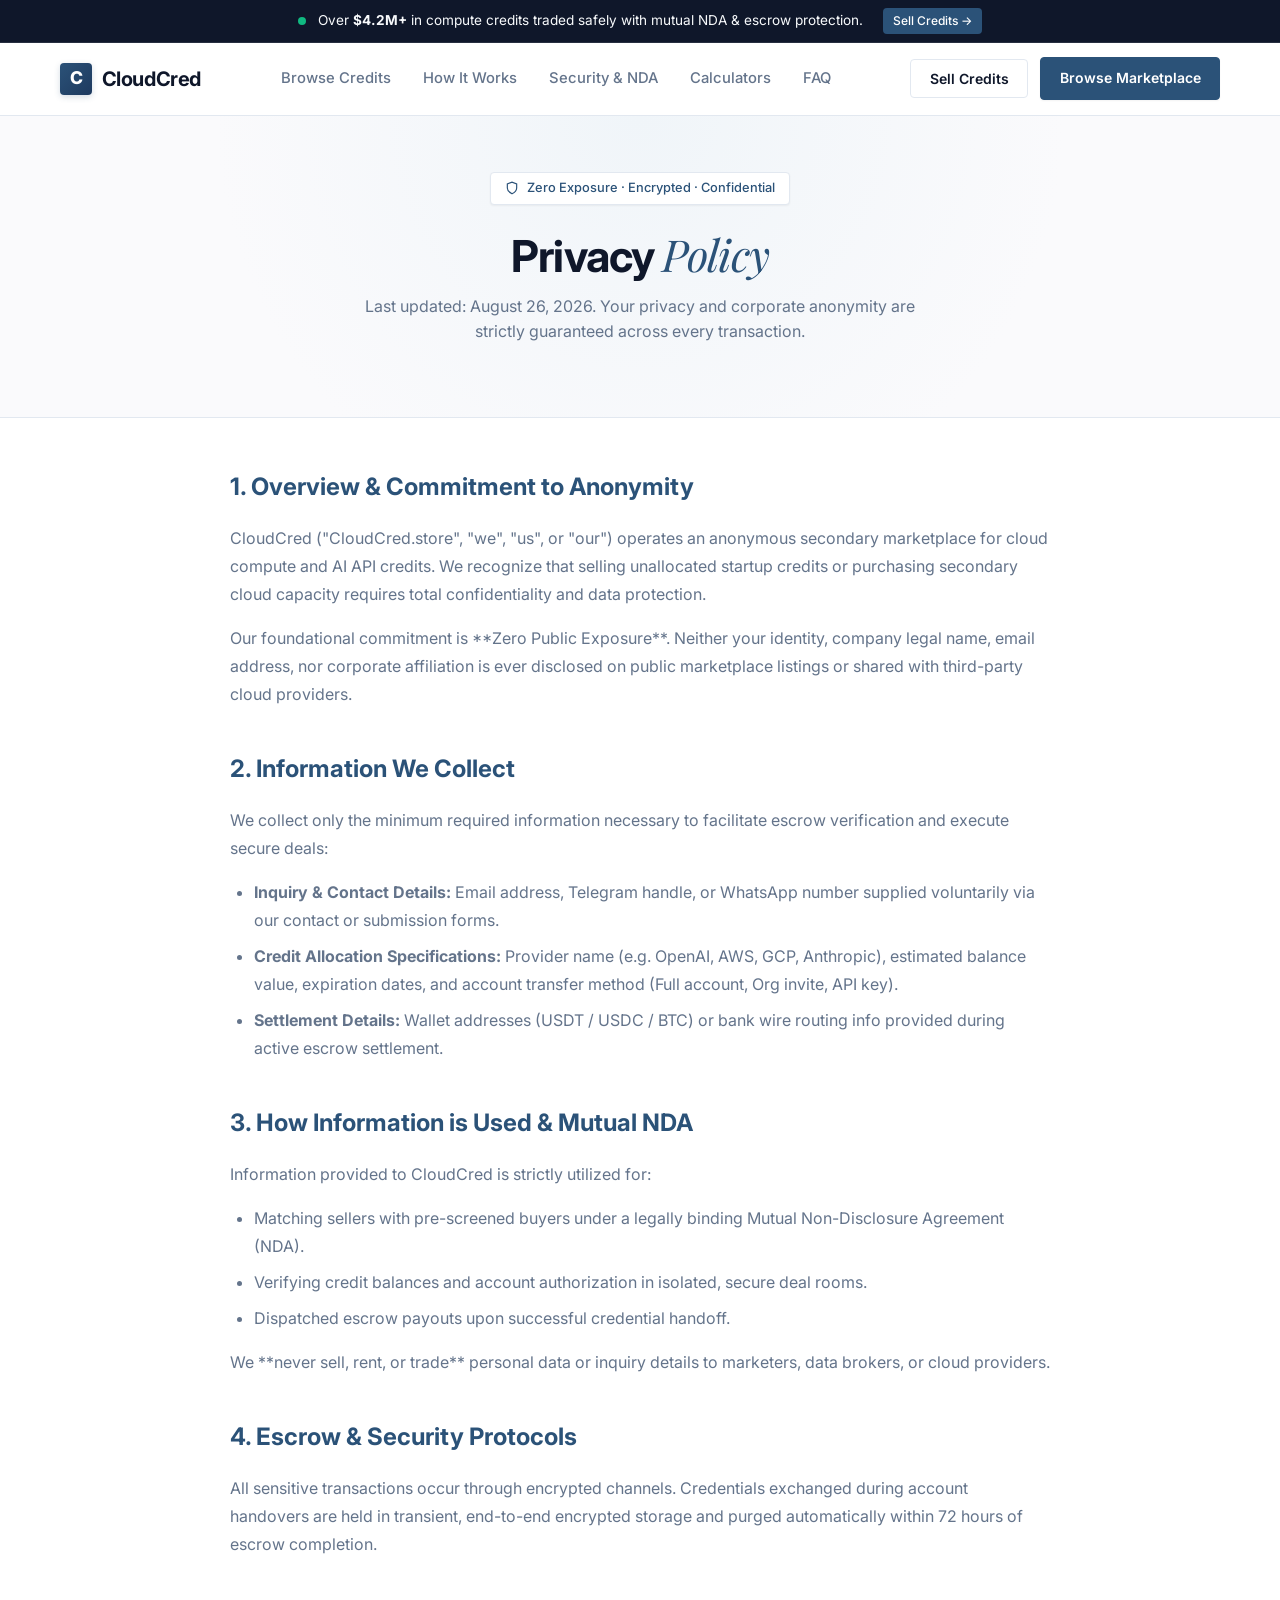
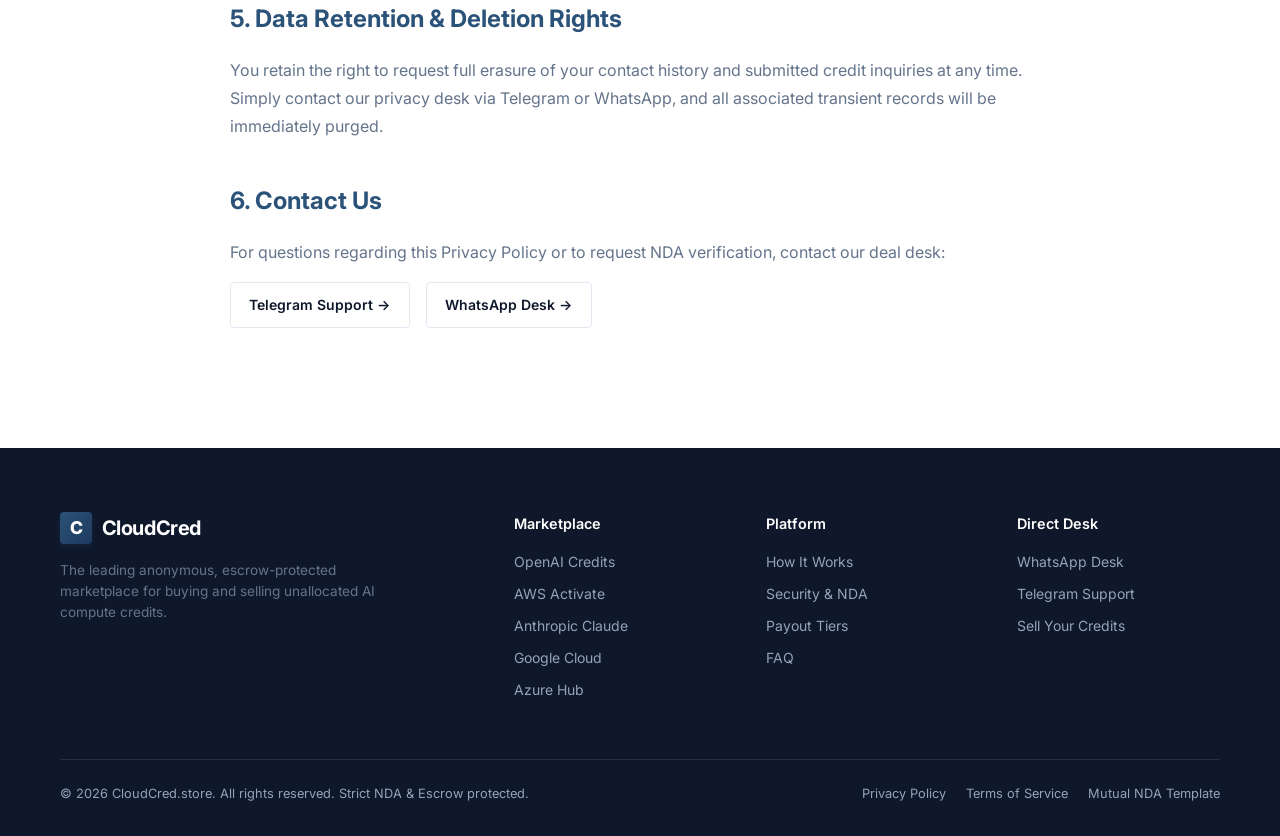
==== privacy-policy.html @ 662631dc "Initial commit: CloudCred AI compute credits marketplace static website with Privacy Policy & Terms " ====
<!DOCTYPE html>
<html lang="en">
<head>
  <meta charset="UTF-8">
  <meta name="viewport" content="width=device-width, initial-scale=1.0">
  <title>Privacy Policy - CloudCred AI Credits Marketplace</title>
  <meta name="description" content="Read CloudCred's privacy policy detailing our zero-exposure identity protection, mutual NDA guarantees, and encrypted escrow data handling.">

  <!-- Stylesheet -->
  <link rel="stylesheet" href="styles.css">
</head>
<body>

  <!-- Top Announcement Bar -->
  <div class="top-bar">
    <div class="container top-bar-content">
      <span class="pulse-dot"></span>
      <span>Over <strong>$4.2M+</strong> in compute credits traded safely with mutual NDA & escrow protection.</span>
      <a href="#" class="top-bar-btn trigger-sell-modal">Sell Credits &rarr;</a>
    </div>
  </div>

  <!-- Header Navigation -->
  <header class="header">
    <div class="container nav-container">
      <a href="index.html" class="logo">
        <div class="logo-icon">C</div>
        <span>CloudCred</span>
      </a>

      <nav class="nav-links">
        <a href="index.html#marketplace">Browse Credits</a>
        <a href="index.html#how-it-works">How It Works</a>
        <a href="index.html#security">Security & NDA</a>
        <a href="index.html#pricing">Calculators</a>
        <a href="index.html#faq">FAQ</a>
      </nav>

      <div class="nav-actions">
        <button class="btn btn-secondary trigger-sell-modal">Sell Credits</button>
        <a href="index.html#marketplace" class="btn btn-primary">Browse Marketplace</a>
        <button class="hamburger" id="hamburgerBtn" aria-label="Toggle Navigation">
          <svg width="24" height="24" viewBox="0 0 24 24" fill="none" stroke="currentColor" stroke-width="2" stroke-linecap="round" stroke-linejoin="round">
            <line x1="3" y1="12" x2="21" y2="12"></line>
            <line x1="3" y1="6" x2="21" y2="6"></line>
            <line x1="3" y1="18" x2="21" y2="18"></line>
          </svg>
        </button>
      </div>
    </div>
  </header>

  <!-- Mobile Drawer Menu -->
  <div class="mobile-nav" id="mobileNav">
    <a href="index.html#marketplace">Browse Credits</a>
    <a href="index.html#how-it-works">How It Works</a>
    <a href="index.html#security">Security & Confidentiality</a>
    <a href="index.html#pricing">Pricing & Payouts</a>
    <a href="index.html#faq">FAQ</a>
    <a href="index.html#contact">Contact Us</a>
    <button class="btn btn-primary trigger-sell-modal" style="width: 100%; margin-top: 1rem;">Sell Credits</button>
  </div>

  <!-- Policy Header Hero -->
  <section class="hero" style="padding: 3.5rem 0 2.5rem;">
    <div class="container">
      <div class="hero-badge-pill">
        <svg width="14" height="14" viewBox="0 0 24 24" fill="none" stroke="currentColor" stroke-width="2"><path d="M12 22s8-4 8-10V5l-8-3-8 3v7c0 6 8 10 8 10z"/></svg>
        Zero Exposure · Encrypted · Confidential
      </div>
      <h1 class="hero-title" style="font-size: 2.75rem; margin-bottom: 0.75rem;">
        Privacy <span class="serif-highlight">Policy</span>
      </h1>
      <p class="hero-subtitle" style="font-size: 1rem; max-width: 600px;">
        Last updated: August 26, 2026. Your privacy and corporate anonymity are strictly guaranteed across every transaction.
      </p>
    </div>
  </section>

  <!-- Policy Content Section -->
  <section style="padding: 3rem 0 5rem; background: #FFFFFF; border-top: 1px solid var(--border-color);">
    <div class="container" style="max-width: 860px; line-height: 1.75; color: var(--text-dark);">
      
      <div style="margin-bottom: 2.5rem;">
        <h2 style="font-size: 1.5rem; font-weight: 700; margin-bottom: 1rem; color: var(--primary);">1. Overview & Commitment to Anonymity</h2>
        <p style="color: var(--text-muted); margin-bottom: 1rem;">
          CloudCred ("CloudCred.store", "we", "us", or "our") operates an anonymous secondary marketplace for cloud compute and AI API credits. We recognize that selling unallocated startup credits or purchasing secondary cloud capacity requires total confidentiality and data protection.
        </p>
        <p style="color: var(--text-muted);">
          Our foundational commitment is **Zero Public Exposure**. Neither your identity, company legal name, email address, nor corporate affiliation is ever disclosed on public marketplace listings or shared with third-party cloud providers.
        </p>
      </div>

      <div style="margin-bottom: 2.5rem;">
        <h2 style="font-size: 1.5rem; font-weight: 700; margin-bottom: 1rem; color: var(--primary);">2. Information We Collect</h2>
        <p style="color: var(--text-muted); margin-bottom: 1rem;">
          We collect only the minimum required information necessary to facilitate escrow verification and execute secure deals:
        </p>
        <ul style="margin-left: 1.5rem; color: var(--text-muted); margin-bottom: 1rem;">
          <li style="margin-bottom: 0.5rem;"><strong>Inquiry & Contact Details:</strong> Email address, Telegram handle, or WhatsApp number supplied voluntarily via our contact or submission forms.</li>
          <li style="margin-bottom: 0.5rem;"><strong>Credit Allocation Specifications:</strong> Provider name (e.g. OpenAI, AWS, GCP, Anthropic), estimated balance value, expiration dates, and account transfer method (Full account, Org invite, API key).</li>
          <li style="margin-bottom: 0.5rem;"><strong>Settlement Details:</strong> Wallet addresses (USDT / USDC / BTC) or bank wire routing info provided during active escrow settlement.</li>
        </ul>
      </div>

      <div style="margin-bottom: 2.5rem;">
        <h2 style="font-size: 1.5rem; font-weight: 700; margin-bottom: 1rem; color: var(--primary);">3. How Information is Used & Mutual NDA</h2>
        <p style="color: var(--text-muted); margin-bottom: 1rem;">
          Information provided to CloudCred is strictly utilized for:
        </p>
        <ul style="margin-left: 1.5rem; color: var(--text-muted); margin-bottom: 1rem;">
          <li style="margin-bottom: 0.5rem;">Matching sellers with pre-screened buyers under a legally binding Mutual Non-Disclosure Agreement (NDA).</li>
          <li style="margin-bottom: 0.5rem;">Verifying credit balances and account authorization in isolated, secure deal rooms.</li>
          <li style="margin-bottom: 0.5rem;">Dispatched escrow payouts upon successful credential handoff.</li>
        </ul>
        <p style="color: var(--text-muted);">
          We **never sell, rent, or trade** personal data or inquiry details to marketers, data brokers, or cloud providers.
        </p>
      </div>

      <div style="margin-bottom: 2.5rem;">
        <h2 style="font-size: 1.5rem; font-weight: 700; margin-bottom: 1rem; color: var(--primary);">4. Escrow & Security Protocols</h2>
        <p style="color: var(--text-muted); margin-bottom: 1rem;">
          All sensitive transactions occur through encrypted channels. Credentials exchanged during account handovers are held in transient, end-to-end encrypted storage and purged automatically within 72 hours of escrow completion.
        </p>
      </div>

      <div style="margin-bottom: 2.5rem;">
        <h2 style="font-size: 1.5rem; font-weight: 700; margin-bottom: 1rem; color: var(--primary);">5. Data Retention & Deletion Rights</h2>
        <p style="color: var(--text-muted); margin-bottom: 1rem;">
          You retain the right to request full erasure of your contact history and submitted credit inquiries at any time. Simply contact our privacy desk via Telegram or WhatsApp, and all associated transient records will be immediately purged.
        </p>
      </div>

      <div style="margin-bottom: 2.5rem;">
        <h2 style="font-size: 1.5rem; font-weight: 700; margin-bottom: 1rem; color: var(--primary);">6. Contact Us</h2>
        <p style="color: var(--text-muted); margin-bottom: 1rem;">
          For questions regarding this Privacy Policy or to request NDA verification, contact our deal desk:
        </p>
        <div style="display: flex; gap: 1rem; margin-top: 1rem; flex-wrap: wrap;">
          <a href="https://t.me/cloudcred" target="_blank" class="btn btn-secondary">Telegram Support &rarr;</a>
          <a href="https://wa.me/?text=Hi%20CloudCred" target="_blank" class="btn btn-secondary">WhatsApp Desk &rarr;</a>
        </div>
      </div>

    </div>
  </section>

  <!-- Footer -->
  <footer class="footer">
    <div class="container">
      <div class="footer-grid">
        <div class="footer-brand">
          <a href="index.html" class="logo">
            <div class="logo-icon">C</div>
            <span>CloudCred</span>
          </a>
          <p>The leading anonymous, escrow-protected marketplace for buying and selling unallocated AI compute credits.</p>
        </div>

        <div class="footer-col">
          <h4>Marketplace</h4>
          <ul>
            <li><a href="index.html#marketplace">OpenAI Credits</a></li>
            <li><a href="index.html#marketplace">AWS Activate</a></li>
            <li><a href="index.html#marketplace">Anthropic Claude</a></li>
            <li><a href="index.html#marketplace">Google Cloud</a></li>
            <li><a href="index.html#marketplace">Azure Hub</a></li>
          </ul>
        </div>

        <div class="footer-col">
          <h4>Platform</h4>
          <ul>
            <li><a href="index.html#how-it-works">How It Works</a></li>
            <li><a href="index.html#security">Security & NDA</a></li>
            <li><a href="index.html#pricing">Payout Tiers</a></li>
            <li><a href="index.html#faq">FAQ</a></li>
          </ul>
        </div>

        <div class="footer-col">
          <h4>Direct Desk</h4>
          <ul>
            <li><a href="https://wa.me/?text=Hi%20CloudCred" target="_blank">WhatsApp Desk</a></li>
            <li><a href="https://t.me/cloudcred" target="_blank">Telegram Support</a></li>
            <li><a href="#" class="trigger-sell-modal">Sell Your Credits</a></li>
          </ul>
        </div>
      </div>

      <div class="footer-bottom">
        <div>&copy; 2026 CloudCred.store. All rights reserved. Strict NDA & Escrow protected.</div>
        <div style="display:flex; gap:1.25rem;">
          <a href="privacy-policy.html">Privacy Policy</a>
          <a href="terms.html">Terms of Service</a>
          <a href="#" class="trigger-sell-modal">Mutual NDA Template</a>
        </div>
      </div>
    </div>
  </footer>

  <!-- SELL CREDITS MODAL DIALOG -->
  <div class="modal-backdrop" id="sellModal">
    <div class="modal-dialog">
      <div class="modal-header">
        <div>
          <div class="modal-subtitle-tag">SELL CREDITS</div>
          <h2 class="modal-title">Submit your credits</h2>
        </div>
        <button class="modal-close-btn" id="closeModalBtn" aria-label="Close modal">&times;</button>
      </div>

      <div class="modal-guarantee-box">
        <div class="guarantee-item">
          <svg width="15" height="15" viewBox="0 0 24 24" fill="none" stroke="currentColor" stroke-width="2.5"><polyline points="20 6 9 17 4 12"/></svg>
          Mutual NDA
        </div>
        <div class="guarantee-item">
          <svg width="15" height="15" viewBox="0 0 24 24" fill="none" stroke="currentColor" stroke-width="2.5"><polyline points="20 6 9 17 4 12"/></svg>
          Identity protected
        </div>
        <div class="guarantee-item">
          <svg width="15" height="15" viewBox="0 0 24 24" fill="none" stroke="currentColor" stroke-width="2.5"><polyline points="20 6 9 17 4 12"/></svg>
          Paid in crypto
        </div>
        <div class="guarantee-item">
          <svg width="15" height="15" viewBox="0 0 24 24" fill="none" stroke="currentColor" stroke-width="2.5"><polyline points="20 6 9 17 4 12"/></svg>
          Escrow-protected
        </div>
      </div>

      <form id="sellCreditForm">
        <div class="form-group">
          <label for="creditProvider">Credit provider *</label>
          <select id="creditProvider" class="form-control" required>
            <option value="" disabled selected>Select provider</option>
            <option value="OpenAI">OpenAI API</option>
            <option value="AWS Activate">AWS Activate</option>
            <option value="Anthropic">Anthropic Claude</option>
            <option value="Google Cloud">Google Cloud (GCP)</option>
            <option value="Microsoft Azure">Microsoft Founders Hub</option>
            <option value="RunPod">RunPod / GPU Compute</option>
            <option value="Lambda Labs">Lambda Labs</option>
            <option value="Other">Other Provider</option>
          </select>
        </div>

        <div class="form-row-2col">
          <div class="form-group">
            <label for="creditValue">Credit value *</label>
            <select id="creditValue" class="form-control" required>
              <option value="" disabled selected>Select value</option>
              <option value="$1,000 - $5,000">$1,000 - $5,000</option>
              <option value="$5,000 - $25,000">$5,000 - $25,000</option>
              <option value="$25,000 - $100,000">$25,000 - $100,000</option>
              <option value="$100,000+">$100,000+</option>
            </select>
          </div>

          <div class="form-group">
            <label for="accountType">Account type *</label>
            <select id="accountType" class="form-control" required>
              <option value="" disabled selected>Select type</option>
              <option value="Full Account Transfer">Full account transfer</option>
              <option value="API Key Access">API key access</option>
              <option value="Org Invite">Organization invite</option>
              <option value="Other">Other type</option>
            </select>
          </div>
        </div>

        <div class="form-group">
          <label for="grantProgramme">Grant programme <span style="font-weight:400; color:var(--text-muted);">(optional)</span></label>
          <select id="grantProgramme" class="form-control">
            <option value="" disabled selected>Select programme</option>
            <option value="Y Combinator">Y Combinator</option>
            <option value="AWS Activate Portfolio">AWS Activate Portfolio</option>
            <option value="Google for Startups">Google for Startups</option>
            <option value="Microsoft Founders Hub">Microsoft Founders Hub</option>
            <option value="Anthropic Startup">Anthropic Startup Program</option>
            <option value="Other / Direct Grant">Other / Direct Grant</option>
          </select>
          <div class="form-hint">Helps us match you with the right buyer faster.</div>
        </div>

        <div class="form-group">
          <label for="creditExpiry">Credit expiry <span style="font-weight:400; color:var(--text-muted);">(optional)</span></label>
          <input type="text" id="creditExpiry" class="form-control" placeholder="e.g. Dec 2026, No expiry, Not sure">
        </div>

        <div class="form-group">
          <label for="userContact">Your contact (email or WhatsApp) *</label>
          <input type="text" id="userContact" class="form-control" placeholder="you@email.com or +91 9876543210" required>
          <div class="form-hint">We reply within a few hours. Your details stay strictly private.</div>
        </div>

        <div class="checkbox-group">
          <input type="checkbox" id="ndaCheckbox" checked>
          <label for="ndaCheckbox">I'd like a mutual NDA before we proceed</label>
        </div>

        <button type="submit" class="btn-submit-modal">Submit my credits &rarr;</button>

        <div class="modal-footer-note">
          No commitment required. Your identity and credit details are never shared with AI providers or third parties.
        </div>
      </form>
    </div>
  </div>

  <!-- Toast Notification Container -->
  <div class="toast-notification" id="toastNotification">
    <svg width="20" height="20" viewBox="0 0 24 24" fill="none" stroke="currentColor" stroke-width="2.5"><polyline points="20 6 9 17 4 12"/></svg>
    <span id="toastMessage">Inquiry submitted successfully!</span>
  </div>

  <!-- Script -->
  <script src="script.js"></script>
</body>
</html>
---- styles.css ----
/* ==========================================================================
   CloudCred - AI Credits Marketplace Styles
   Theme: Modern Minimalist with Flat / Rust Blue Accents & Refined Crisp Corners
   ========================================================================== */

@import url('https://fonts.googleapis.com/css2?family=Inter:wght@300;400;500;600;700&family=Playfair+Display:ital,wght@0,400;0,600;0,700;1,400&display=swap');

:root {
  /* Color Palette - Rust Blue / Flat Slate Accent */
  --primary: #2B5278;
  /* Rust / Flat Blue Primary */
  --primary-hover: #1E3A5F;
  /* Darker Rust Blue */
  --primary-light: #EBF2F7;
  /* Soft Blue Tint */
  --primary-subtle: #F0F5F9;
  --accent: #2563EB;
  /* Electric Blue detail */
  --accent-green: #10B981;
  /* Verification Badge Green */
  --accent-green-bg: #ECFDF5;

  /* Neutral Colors */
  --bg-main: #FAFAFC;
  /* Main Page Background */
  --bg-card: #FFFFFF;
  /* Card Background */
  --text-dark: #0F172A;
  /* Primary Text */
  --text-muted: #64748B;
  /* Muted Subtitles */
  --text-light: #94A3B8;
  /* Placeholder & Meta Text */
  --border-color: #E2E8F0;
  /* Subtle Border */
  --border-focus: #2B5278;

  /* Fonts */
  --font-serif: 'Playfair Display', Georgia, serif;
  --font-sans: 'Inter', system-ui, -apple-system, sans-serif;

  /* Decreased Border Radii (Crisp, Subtle Corners matching reference site) */
  --radius-xs: 3px;
  --radius-sm: 4px;
  --radius-md: 6px;
  --radius-lg: 8px;
  --radius-full: 4px;

  /* Shadows & Effects */
  --shadow-sm: 0 1px 2px 0 rgba(0, 0, 0, 0.05);
  --shadow-md: 0 4px 6px -1px rgba(15, 23, 42, 0.06), 0 2px 4px -1px rgba(15, 23, 42, 0.03);
  --shadow-lg: 0 10px 20px -5px rgba(15, 23, 42, 0.08);
  --shadow-xl: 0 15px 25px -5px rgba(15, 23, 42, 0.12);

  /* Transitions */
  --transition-fast: all 0.2s ease;
  --transition-normal: all 0.3s cubic-bezier(0.4, 0, 0.2, 1);
}

/* Reset & Global Base */
*,
*::before,
*::after {
  box-sizing: border-box;
  margin: 0;
  padding: 0;
}

html {
  scroll-behavior: smooth;
  font-size: 16px;
}

body {
  font-family: var(--font-sans);
  background-color: var(--bg-main);
  color: var(--text-dark);
  line-height: 1.6;
  -webkit-font-smoothing: antialiased;
  -moz-osx-font-smoothing: grayscale;
  overflow-x: hidden;
}

a {
  color: inherit;
  text-decoration: none;
}

button,
input,
select,
textarea {
  font-family: inherit;
  font-size: inherit;
}

/* Typography Utilities */
.serif {
  font-family: var(--font-serif);
}

.italic {
  font-style: italic;
}

/* Layout Containers */
.container {
  width: 100%;
  max-width: 1200px;
  margin: 0 auto;
  padding: 0 1.25rem;
}

/* Top Announcement Banner */
.top-bar {
  background-color: #0F172A;
  color: #F8FAFC;
  font-size: 0.85rem;
  padding: 0.5rem 0;
  text-align: center;
  border-bottom: 1px solid rgba(255, 255, 255, 0.1);
}

.top-bar-content {
  display: flex;
  align-items: center;
  justify-content: center;
  gap: 0.75rem;
  flex-wrap: wrap;
}

.pulse-dot {
  width: 8px;
  height: 8px;
  background-color: var(--accent-green);
  border-radius: 50%;
  box-shadow: 0 0 0 0 rgba(16, 185, 129, 0.7);
  animation: pulse 2s infinite;
}

@keyframes pulse {
  0% {
    transform: scale(0.95);
    box-shadow: 0 0 0 0 rgba(16, 185, 129, 0.7);
  }

  70% {
    transform: scale(1);
    box-shadow: 0 0 0 6px rgba(16, 185, 129, 0);
  }

  100% {
    transform: scale(0.95);
    box-shadow: 0 0 0 0 rgba(16, 185, 129, 0);
  }
}

.top-bar-btn {
  background: var(--primary);
  color: #fff;
  padding: 0.2rem 0.6rem;
  border-radius: var(--radius-sm);
  font-weight: 500;
  font-size: 0.75rem;
  margin-left: 0.5rem;
  display: inline-flex;
  align-items: center;
  gap: 0.25rem;
  transition: var(--transition-fast);
}

.top-bar-btn:hover {
  background-color: var(--primary-hover);
}

/* Header & Sticky Navigation */
.header {
  position: sticky;
  top: 0;
  z-index: 100;
  background: rgba(255, 255, 255, 0.94);
  backdrop-filter: blur(12px);
  border-bottom: 1px solid var(--border-color);
  transition: var(--transition-fast);
}

.nav-container {
  display: flex;
  align-items: center;
  justify-content: space-between;
  height: 72px;
}

.logo {
  display: flex;
  align-items: center;
  gap: 0.6rem;
  font-weight: 700;
  font-size: 1.25rem;
  color: var(--text-dark);
  letter-spacing: -0.02em;
}

.logo-icon {
  width: 32px;
  height: 32px;
  background: linear-gradient(135deg, var(--primary), #1E3A5F);
  color: white;
  border-radius: var(--radius-sm);
  display: flex;
  align-items: center;
  justify-content: center;
  font-weight: 800;
  font-size: 1.1rem;
  box-shadow: 0 2px 6px rgba(43, 82, 120, 0.2);
}

.nav-links {
  display: flex;
  align-items: center;
  gap: 2rem;
  list-style: none;
}

.nav-links a {
  font-weight: 500;
  font-size: 0.925rem;
  color: var(--text-muted);
  transition: var(--transition-fast);
}

.nav-links a:hover {
  color: var(--primary);
}

.nav-actions {
  display: flex;
  align-items: center;
  gap: 0.75rem;
}

/* Primary & Secondary Buttons (Decreased Radius to 4px) */
.btn {
  display: inline-flex;
  align-items: center;
  justify-content: center;
  gap: 0.5rem;
  padding: 0.6rem 1.15rem;
  font-size: 0.875rem;
  font-weight: 600;
  border-radius: var(--radius-sm);
  border: 1px solid transparent;
  cursor: pointer;
  transition: var(--transition-fast);
  white-space: nowrap;
}

.btn-primary {
  background-color: var(--primary);
  color: #FFFFFF;
  border-color: var(--primary);
  box-shadow: var(--shadow-sm);
}

.btn-primary:hover {
  background-color: var(--primary-hover);
  border-color: var(--primary-hover);
  transform: translateY(-1px);
  box-shadow: var(--shadow-md);
}

.btn-secondary {
  background-color: var(--bg-card);
  color: var(--text-dark);
  border-color: var(--border-color);
}

.btn-secondary:hover {
  border-color: var(--primary);
  color: var(--primary);
  background-color: var(--primary-light);
}

.btn-dark {
  background-color: #0F172A;
  color: #FFFFFF;
  border-radius: var(--radius-sm);
}

.btn-dark:hover {
  background-color: #1E293B;
}

.btn-icon-link {
  background: transparent;
  color: var(--primary);
  border: none;
  font-weight: 600;
  padding: 0;
  display: inline-flex;
  align-items: center;
  gap: 0.35rem;
  cursor: pointer;
}

.btn-icon-link:hover {
  color: var(--primary-hover);
  text-decoration: underline;
}

.hamburger {
  display: none;
  background: none;
  border: none;
  cursor: pointer;
  padding: 0.4rem;
  color: var(--text-dark);
}

/* Mobile Nav Drawer */
.mobile-nav {
  display: none;
  position: fixed;
  top: 72px;
  left: 0;
  right: 0;
  bottom: 0;
  background: #FFFFFF;
  z-index: 99;
  padding: 2rem 1.5rem;
  flex-direction: column;
  gap: 1.5rem;
  border-top: 1px solid var(--border-color);
  transform: translateY(-100%);
  opacity: 0;
  transition: var(--transition-normal);
}

.mobile-nav.open {
  display: flex;
  transform: translateY(0);
  opacity: 1;
}

.mobile-nav a {
  font-size: 1.15rem;
  font-weight: 600;
  color: var(--text-dark);
}

/* Hero Section */
.hero {
  padding: 4.5rem 0 3.5rem;
  text-align: center;
  position: relative;
  background: radial-gradient(circle at 50% 0%, var(--primary-subtle) 0%, transparent 60%);
}

.hero-badge-pill {
  display: inline-flex;
  align-items: center;
  gap: 0.5rem;
  padding: 0.35rem 0.85rem;
  background: #FFFFFF;
  border: 1px solid var(--border-color);
  border-radius: var(--radius-sm);
  font-size: 0.8rem;
  font-weight: 500;
  color: var(--primary);
  margin-bottom: 1.5rem;
  box-shadow: var(--shadow-sm);
}

.hero-title {
  font-size: clamp(2.2rem, 5vw, 3.8rem);
  font-weight: 700;
  line-height: 1.15;
  color: var(--text-dark);
  margin-bottom: 1.25rem;
  max-width: 850px;
  margin-left: auto;
  margin-right: auto;
  letter-spacing: -0.02em;
}

.hero-title .serif-highlight {
  font-family: var(--font-serif);
  font-style: italic;
  font-weight: 400;
  color: var(--primary);
}

.hero-subtitle {
  font-size: 1.125rem;
  color: var(--text-muted);
  max-width: 680px;
  margin: 0 auto 2rem;
  line-height: 1.6;
}

.hero-actions {
  display: flex;
  align-items: center;
  justify-content: center;
  gap: 1rem;
  margin-bottom: 3rem;
  flex-wrap: wrap;
}

.hero-actions .btn {
  padding: 0.85rem 3.50rem;
  font-size: 1rem;
  font-weight: 600;
  min-height: 48px;
}

/* Scrolling Marquee Belt (Infinite Horizontal Ticker Ribbon) */
.marquee-belt {
  width: 100%;
  overflow: hidden;
  background-color: #F8FAFC;
  border-top: 1px solid var(--border-color);
  border-bottom: 1px solid var(--border-color);
  padding: 0;
  position: relative;
  user-select: none;
}

.marquee-track {
  display: flex;
  width: max-content;
  animation: marquee-scroll 26s linear infinite;
  will-change: transform;
}

.marquee-track:hover {
  animation-play-state: paused;
}

.marquee-group {
  display: flex;
  align-items: center;
  flex-shrink: 0;
}

.marquee-item {
  display: flex;
  align-items: center;
  gap: 0.55rem;
  padding: 0.8rem 1.6rem;
  font-size: 0.85rem;
  font-weight: 500;
  color: var(--text-dark);
  border-right: 1px solid var(--border-color);
  background-color: #F8FAFC;
  white-space: nowrap;
}

.marquee-item svg {
  color: var(--accent-green);
  flex-shrink: 0;
}

@keyframes marquee-scroll {
  0% {
    transform: translateX(0);
  }

  100% {
    transform: translateX(-50%);
  }
}

/* Feature Badges Grid / Value Highlights */
.value-props {
  padding: 1.5rem 0 3.5rem;
}

.value-grid {
  display: grid;
  grid-template-columns: repeat(auto-fit, minmax(240px, 1fr));
  gap: 1.25rem;
}

.value-card {
  background: var(--bg-card);
  border: 1px solid var(--border-color);
  border-radius: var(--radius-md);
  padding: 1.5rem;
  transition: var(--transition-fast);
}

.value-card:hover {
  border-color: var(--primary);
  transform: translateY(-2px);
  box-shadow: var(--shadow-md);
}

.value-icon {
  width: 36px;
  height: 36px;
  background: var(--primary-light);
  color: var(--primary);
  border-radius: var(--radius-sm);
  display: flex;
  align-items: center;
  justify-content: center;
  margin-bottom: 1rem;
}

.value-card h3 {
  font-size: 1rem;
  font-weight: 600;
  margin-bottom: 0.35rem;
  color: var(--text-dark);
}

.value-card p {
  font-size: 0.875rem;
  color: var(--text-muted);
}

/* Live Marketplace Section */
.marketplace-section {
  padding: 4rem 0;
  background-color: #FFFFFF;
  border-top: 1px solid var(--border-color);
  border-bottom: 1px solid var(--border-color);
}

.section-header {
  display: flex;
  align-items: flex-end;
  justify-content: space-between;
  margin-bottom: 2rem;
  flex-wrap: wrap;
  gap: 1rem;
}

.section-tag {
  font-size: 0.75rem;
  font-weight: 700;
  letter-spacing: 0.08em;
  text-transform: uppercase;
  color: var(--primary);
  margin-bottom: 0.35rem;
}

.section-title {
  font-size: 1.85rem;
  font-weight: 700;
  color: var(--text-dark);
  letter-spacing: -0.01em;
}

/* Marketplace Filter Bar */
.filter-bar {
  display: flex;
  align-items: center;
  justify-content: space-between;
  gap: 1rem;
  margin-bottom: 1.5rem;
  flex-wrap: wrap;
}

.search-box {
  position: relative;
  flex: 1;
  min-width: 260px;
  max-width: 380px;
}

.search-box input {
  width: 100%;
  padding: 0.6rem 1rem 0.6rem 2.4rem;
  background: var(--bg-main);
  border: 1px solid var(--border-color);
  border-radius: var(--radius-sm);
  font-size: 0.875rem;
  outline: none;
  transition: var(--transition-fast);
}

.search-box input:focus {
  border-color: var(--primary);
  background: #FFFFFF;
  box-shadow: 0 0 0 3px rgba(43, 82, 120, 0.1);
}

.search-box svg {
  position: absolute;
  left: 0.8rem;
  top: 50%;
  transform: translateY(-50%);
  color: var(--text-light);
  pointer-events: none;
}

.category-tabs {
  display: flex;
  align-items: center;
  gap: 0.4rem;
  overflow-x: auto;
  padding-bottom: 0.25rem;
}

.tab-btn {
  padding: 0.45rem 0.85rem;
  border-radius: var(--radius-sm);
  border: 1px solid var(--border-color);
  background: var(--bg-card);
  font-size: 0.825rem;
  font-weight: 500;
  color: var(--text-muted);
  cursor: pointer;
  white-space: nowrap;
  transition: var(--transition-fast);
}

.tab-btn:hover {
  border-color: var(--primary);
  color: var(--primary);
}

.tab-btn.active {
  background-color: var(--primary);
  color: #FFFFFF;
  border-color: var(--primary);
}

/* Marketplace Data Table */
.table-container {
  width: 100%;
  overflow-x: auto;
  border: 1px solid var(--border-color);
  border-radius: var(--radius-md);
  box-shadow: var(--shadow-sm);
  background: #FFFFFF;
}

.market-table {
  width: 100%;
  border-collapse: collapse;
  text-align: left;
  font-size: 0.875rem;
}

.market-table th {
  background-color: #F8FAFC;
  color: var(--text-muted);
  font-weight: 600;
  padding: 0.85rem 1.25rem;
  border-bottom: 1px solid var(--border-color);
  font-size: 0.775rem;
  text-transform: uppercase;
  letter-spacing: 0.04em;
}

.market-table td {
  padding: 0.95rem 1.25rem;
  border-bottom: 1px solid var(--border-color);
  color: var(--text-dark);
  vertical-align: middle;
}

.market-table tr:last-child td {
  border-bottom: none;
}

.market-table tr:hover td {
  background-color: var(--primary-subtle);
}

.provider-cell {
  display: flex;
  align-items: center;
  gap: 0.75rem;
  font-weight: 600;
}

.provider-logo {
  width: 30px;
  height: 30px;
  border-radius: var(--radius-xs);
  background: var(--primary-light);
  display: flex;
  align-items: center;
  justify-content: center;
  font-size: 0.8rem;
  font-weight: 700;
  color: var(--primary);
}

.discount-badge {
  display: inline-flex;
  align-items: center;
  padding: 0.2rem 0.5rem;
  background-color: var(--accent-green-bg);
  color: var(--accent-green);
  border-radius: var(--radius-xs);
  font-weight: 600;
  font-size: 0.75rem;
}

.status-badge {
  display: inline-flex;
  align-items: center;
  gap: 0.35rem;
  font-size: 0.8rem;
  font-weight: 500;
  color: var(--text-muted);
}

.status-dot {
  width: 6px;
  height: 6px;
  border-radius: 50%;
  background-color: var(--accent-green);
}

/* Table Footer Belt */
.table-footer-belt {
  display: flex;
  align-items: center;
  justify-content: space-between;
  padding: 0.9rem 1.25rem;
  background-color: #F8FAFC;
  border-top: 1px solid var(--border-color);
  gap: 1rem;
  flex-wrap: wrap;
}

.table-footer-meta {
  font-size: 0.85rem;
  color: var(--text-muted);
}

.table-footer-meta strong {
  color: var(--text-dark);
  font-weight: 700;
}

.table-footer-cta {
  display: flex;
  align-items: center;
  gap: 0.75rem;
  flex-wrap: wrap;
}

.table-footer-prompt {
  font-size: 0.85rem;
  color: var(--text-muted);
}

.table-footer-cta .btn {
  padding: 0.5rem 1rem;
  font-size: 0.85rem;
  min-height: 38px;
}

/* How It Works Section */
.how-it-works {
  padding: 4.5rem 0;
}

.steps-grid {
  display: grid;
  grid-template-columns: repeat(auto-fit, minmax(260px, 1fr));
  gap: 1.5rem;
  margin-top: 2.5rem;
}

.step-card {
  background: var(--bg-card);
  border: 1px solid var(--border-color);
  border-radius: var(--radius-md);
  padding: 1.75rem;
  position: relative;
  transition: var(--transition-normal);
}

.step-card:hover {
  border-color: var(--primary);
  box-shadow: var(--shadow-md);
  transform: translateY(-2px);
}

.step-number {
  width: 32px;
  height: 32px;
  border-radius: var(--radius-xs);
  background: #0F172A;
  color: #FFFFFF;
  font-weight: 700;
  display: flex;
  align-items: center;
  justify-content: center;
  margin-bottom: 1.25rem;
  font-size: 0.9rem;
}

.step-card h3 {
  font-size: 1.05rem;
  font-weight: 600;
  margin-bottom: 0.5rem;
}

.step-card p {
  font-size: 0.875rem;
  color: var(--text-muted);
  line-height: 1.55;
}

/* Security & Confidentiality Section */
.security-section {
  padding: 4.5rem 0;
  background-color: #FFFFFF;
  border-top: 1px solid var(--border-color);
  border-bottom: 1px solid var(--border-color);
}

.security-layout {
  display: grid;
  grid-template-columns: 1fr 1fr;
  gap: 3.5rem;
  align-items: center;
}

@media (max-width: 868px) {
  .security-layout {
    grid-template-columns: 1fr;
    gap: 2rem;
  }
}

.check-list {
  list-style: none;
  margin-top: 1.5rem;
}

.check-item {
  display: flex;
  align-items: flex-start;
  gap: 0.75rem;
  margin-bottom: 1rem;
  font-size: 0.925rem;
  color: var(--text-dark);
}

.check-icon {
  width: 20px;
  height: 20px;
  background: var(--accent-green-bg);
  color: var(--accent-green);
  border-radius: 50%;
  display: flex;
  align-items: center;
  justify-content: center;
  flex-shrink: 0;
  margin-top: 0.15rem;
}

/* Process Timeline Card (Right Column) */
.timeline-card {
  background: var(--bg-main);
  border: 1px solid var(--border-color);
  border-radius: var(--radius-md);
  padding: 1.75rem;
  box-shadow: var(--shadow-sm);
}

.timeline-step {
  display: flex;
  gap: 1rem;
  position: relative;
  padding-bottom: 1.5rem;
}

.timeline-step:last-child {
  padding-bottom: 0;
}

.timeline-step::before {
  content: '';
  position: absolute;
  left: 12px;
  top: 26px;
  bottom: 0;
  width: 2px;
  background: var(--border-color);
}

.timeline-step:last-child::before {
  display: none;
}

.timeline-badge {
  width: 26px;
  height: 26px;
  border-radius: var(--radius-xs);
  background: var(--primary);
  color: white;
  display: flex;
  align-items: center;
  justify-content: center;
  font-size: 0.75rem;
  font-weight: 700;
  z-index: 1;
}

.timeline-content h4 {
  font-size: 0.925rem;
  font-weight: 600;
  margin-bottom: 0.2rem;
}

.timeline-content p {
  font-size: 0.85rem;
  color: var(--text-muted);
}

/* Security Action Buttons below Workflow Box */
.security-actions {
  display: flex;
  align-items: center;
  gap: 1rem;
  margin-top: 1.25rem;
}

.security-actions .btn {
  flex: 1;
  text-align: center;
  justify-content: center;
  padding: 0.85rem 1.5rem;
  font-size: 0.975rem;
  font-weight: 600;
  min-height: 48px;
}

/* Credit Value Calculator / Pricing Cards */
.pricing-section {
  padding: 4.5rem 0;
}

.pricing-grid {
  display: grid;
  grid-template-columns: repeat(auto-fit, minmax(280px, 1fr));
  gap: 1.5rem;
  margin-top: 2.5rem;
}

.pricing-card {
  background: var(--bg-card);
  border: 1px solid var(--border-color);
  border-radius: var(--radius-md);
  padding: 1.75rem;
  display: flex;
  flex-direction: column;
  justify-content: space-between;
  transition: var(--transition-normal);
}

.pricing-card.featured {
  border-color: var(--primary);
  box-shadow: var(--shadow-md);
  position: relative;
}

.pricing-card.featured::before {
  content: 'MOST POPULAR';
  position: absolute;
  top: -11px;
  right: 16px;
  background: var(--primary);
  color: white;
  font-size: 0.675rem;
  font-weight: 700;
  padding: 0.15rem 0.55rem;
  border-radius: var(--radius-xs);
}

.pricing-card h3 {
  font-size: 1.2rem;
  font-weight: 700;
  margin-bottom: 0.4rem;
}

.pricing-payout {
  font-size: 1.85rem;
  font-weight: 700;
  color: var(--primary);
  margin: 0.85rem 0;
}

.pricing-payout span {
  font-size: 0.85rem;
  font-weight: 400;
  color: var(--text-muted);
}

.pricing-features {
  list-style: none;
  margin: 1.15rem 0 1.5rem;
}

.pricing-features li {
  font-size: 0.85rem;
  color: var(--text-muted);
  margin-bottom: 0.45rem;
  display: flex;
  align-items: center;
  gap: 0.5rem;
}

.pricing-card .btn {
  padding: 0.85rem 1.5rem;
  font-size: 0.975rem;
  font-weight: 600;
  min-height: 48px;
  width: 100%;
}

/* Seller Banner CTA */
.seller-banner {
  margin: 3rem 0;
  background: linear-gradient(135deg, #0F172A 0%, var(--primary-hover) 100%);
  color: #FFFFFF;
  border-radius: var(--radius-md);
  padding: 2.25rem 2rem;
  display: flex;
  align-items: center;
  justify-content: space-between;
  gap: 2rem;
  flex-wrap: wrap;
  box-shadow: var(--shadow-lg);
}

.seller-banner .btn {
  padding: 0.9rem 1.85rem;
  font-size: 1rem;
  font-weight: 600;
  min-height: 50px;
}

.seller-banner-content h2 {
  font-size: 1.65rem;
  font-weight: 700;
  margin-bottom: 0.4rem;
}

.seller-banner-content p {
  color: #94A3B8;
  max-width: 580px;
  font-size: 0.925rem;
}

/* FAQ Accordion Section */
.faq-section {
  padding: 4.5rem 0;
  background-color: #FFFFFF;
  border-top: 1px solid var(--border-color);
}

.faq-list {
  max-width: 800px;
  margin: 2.5rem auto 0;
}

.faq-item {
  border: 1px solid var(--border-color);
  border-radius: var(--radius-sm);
  margin-bottom: 0.75rem;
  overflow: hidden;
  transition: var(--transition-fast);
}

.faq-question {
  width: 100%;
  padding: 1.05rem 1.25rem;
  background: var(--bg-card);
  border: none;
  display: flex;
  align-items: center;
  justify-content: space-between;
  font-size: 0.95rem;
  font-weight: 600;
  color: var(--text-dark);
  text-align: left;
  cursor: pointer;
  transition: var(--transition-fast);
}

.faq-question:hover {
  color: var(--primary);
}

.faq-icon {
  transition: transform 0.3s ease;
  color: var(--text-muted);
}

.faq-item.active .faq-icon {
  transform: rotate(180deg);
  color: var(--primary);
}

.faq-answer {
  max-height: 0;
  overflow: hidden;
  transition: max-height 0.35s ease, padding 0.35s ease;
  padding: 0 1.25rem;
  background: var(--bg-main);
  color: var(--text-muted);
  font-size: 0.9rem;
  line-height: 1.6;
}

.faq-item.active .faq-answer {
  max-height: 250px;
  padding: 0.75rem 1.25rem 1.15rem;
  border-top: 1px solid var(--border-color);
}

/* Contact Section */
.contact-section {
  padding: 4.5rem 0;
}

.contact-layout {
  display: grid;
  grid-template-columns: 1fr 1.2fr;
  gap: 3rem;
  align-items: start;
}

@media (max-width: 868px) {
  .contact-layout {
    grid-template-columns: 1fr;
  }
}

.contact-info h2 {
  font-size: 1.85rem;
  font-weight: 700;
  margin-bottom: 0.75rem;
}

.contact-info p {
  color: var(--text-muted);
  margin-bottom: 2rem;
  font-size: 0.95rem;
}

.direct-channels {
  display: flex;
  flex-direction: column;
  gap: 1rem;
}

.channel-card {
  display: flex;
  align-items: center;
  gap: 1rem;
  padding: 0.9rem 1.15rem;
  background: var(--bg-card);
  border: 1px solid var(--border-color);
  border-radius: var(--radius-sm);
  font-weight: 600;
  transition: var(--transition-fast);
}

.channel-card:hover {
  border-color: var(--primary);
  transform: translateX(3px);
  box-shadow: var(--shadow-sm);
}

.channel-icon {
  width: 36px;
  height: 36px;
  border-radius: var(--radius-xs);
  display: flex;
  align-items: center;
  justify-content: center;
  color: white;
}

.channel-icon.whatsapp {
  background-color: #25D366;
}

.channel-icon.telegram {
  background-color: #0088CC;
}

.contact-form-card {
  background: var(--bg-card);
  border: 1px solid var(--border-color);
  border-radius: var(--radius-md);
  padding: 1.75rem;
  box-shadow: var(--shadow-sm);
}

.form-group {
  margin-bottom: 1.15rem;
}

.form-group label {
  display: block;
  font-size: 0.825rem;
  font-weight: 600;
  color: var(--text-dark);
  margin-bottom: 0.35rem;
}

.form-control {
  width: 100%;
  padding: 0.6rem 0.85rem;
  background: #FFFFFF;
  border: 1px solid var(--border-color);
  border-radius: var(--radius-sm);
  font-size: 0.875rem;
  color: var(--text-dark);
  outline: none;
  transition: var(--transition-fast);
}

.form-control:focus {
  border-color: var(--primary);
  box-shadow: 0 0 0 3px rgba(43, 82, 120, 0.12);
}

select.form-control {
  appearance: none;
  background-image: url("data:image/svg+xml,%3Csvg xmlns='http://www.w3.org/2000/svg' width='16' height='16' viewBox='0 0 24 24' fill='none' stroke='%364748B' stroke-width='2' stroke-linecap='round' stroke-linejoin='round'%3E%3Cpath d='m6 9 6 6 6-6'/%3E%3C/svg%3E");
  background-repeat: no-repeat;
  background-position: right 0.75rem center;
  padding-right: 2.25rem;
}

textarea.form-control {
  resize: vertical;
  min-height: 100px;
}

.form-hint {
  font-size: 0.75rem;
  color: var(--text-muted);
  margin-top: 0.3rem;
}

.contact-form-card .btn {
  padding: 0.9rem 1.6rem;
  font-size: 1rem;
  font-weight: 600;
  min-height: 50px;
  width: 100%;
}

/* Modal Overlay & Modal Dialog (Fixed 4-Corner Border Clipping & Inset Scrollbar) */
.modal-backdrop {
  position: fixed;
  top: 0;
  left: 0;
  right: 0;
  bottom: 0;
  background-color: rgba(15, 23, 42, 0.55);
  backdrop-filter: blur(6px);
  z-index: 1000;
  display: flex;
  align-items: center;
  justify-content: center;
  padding: 1rem;
  opacity: 0;
  visibility: hidden;
  transition: opacity 0.25s ease, visibility 0.25s ease;
}

.modal-backdrop.active {
  opacity: 1;
  visibility: visible;
}

.modal-dialog {
  background: #FFFFFF;
  border-radius: 4px;
  width: 100%;
  max-width: 520px;
  max-height: 88vh;
  overflow-y: auto;
  overflow-x: hidden;
  padding: 1.75rem;
  box-shadow: 0 25px 50px -12px rgba(0, 0, 0, 0.25);
  transform: translateY(15px);
  transition: transform 0.3s cubic-bezier(0.16, 1, 0.3, 1);
  position: relative;
  border: 1px solid var(--border-color);

  /* Modern Firefox scrollbar styling */
  scrollbar-width: thin;
  scrollbar-color: #CBD5E1 transparent;
}

/* Custom Webkit Scrollbar inside Modal (Keeps scrollbar inset & away from top/bottom rounded corners) */
.modal-dialog::-webkit-scrollbar {
  width: 6px;
}

.modal-dialog::-webkit-scrollbar-track {
  background: transparent;
  margin-top: 14px;
  margin-bottom: 14px;
}

.modal-dialog::-webkit-scrollbar-thumb {
  background: #CBD5E1;
  border-radius: 99px;
}

.modal-dialog::-webkit-scrollbar-thumb:hover {
  background: var(--primary);
}

.modal-backdrop.active .modal-dialog {
  transform: translateY(0);
}

.modal-header {
  display: flex;
  align-items: flex-start;
  justify-content: space-between;
  margin-bottom: 1.15rem;
}

.modal-subtitle-tag {
  font-size: 0.725rem;
  font-weight: 700;
  letter-spacing: 0.1em;
  text-transform: uppercase;
  color: var(--text-muted);
  margin-bottom: 0.25rem;
}

.modal-title {
  font-family: var(--font-serif);
  font-size: 1.75rem;
  font-weight: 400;
  color: var(--text-dark);
}

.modal-close-btn {
  background: var(--bg-main);
  border: 1px solid var(--border-color);
  border-radius: var(--radius-xs);
  width: 30px;
  height: 30px;
  display: flex;
  align-items: center;
  justify-content: center;
  cursor: pointer;
  color: var(--text-muted);
  transition: var(--transition-fast);
}

.modal-close-btn:hover {
  background: #E2E8F0;
  color: var(--text-dark);
}

/* Modal Top Checkmark Box */
.modal-guarantee-box {
  background-color: #F8FAFC;
  border: 1px solid var(--border-color);
  border-radius: var(--radius-sm);
  padding: 0.85rem 1rem;
  margin-bottom: 1.25rem;

  display: flex;
  flex-wrap: wrap;
  gap: 0.5rem 1.15rem;
}

.guarantee-item {
  display: flex;
  align-items: center;
  gap: 0.4rem;
  font-size: 0.8rem;
  font-weight: 500;
  color: var(--text-dark);
}

.guarantee-item svg {
  color: var(--accent-green);
  flex-shrink: 0;
}

.form-row-2col {
  display: grid;
  grid-template-columns: 1fr 1fr;
  gap: 1rem;
}

@media (max-width: 480px) {
  .form-row-2col {
    grid-template-columns: 1fr;
  }
}

.checkbox-group {
  display: flex;
  align-items: center;
  gap: 0.6rem;
  margin: 1.15rem 0 1.35rem;
  cursor: pointer;
}

.checkbox-group input[type="checkbox"] {
  width: 16px;
  height: 16px;
  border-radius: var(--radius-xs);
  accent-color: var(--primary);
  cursor: pointer;
}

.checkbox-group label {
  font-size: 0.825rem;
  color: var(--text-dark);
  cursor: pointer;
}

.btn-submit-modal {
  width: 100%;
  padding: 0.8rem;
  background-color: #0F172A;
  color: #FFFFFF;
  font-size: 0.9rem;
  font-weight: 600;
  border-radius: var(--radius-sm);
  border: none;
  cursor: pointer;
  display: flex;
  align-items: center;
  justify-content: center;
  gap: 0.5rem;
  transition: var(--transition-fast);
}

.btn-submit-modal:hover {
  background-color: var(--primary);
}

.modal-footer-note {
  text-align: center;
  font-size: 0.75rem;
  color: var(--text-light);
  margin-top: 0.85rem;
  line-height: 1.45;
}

/* Toast Notifications */
.toast-notification {
  position: fixed;
  bottom: 2rem;
  right: 2rem;
  background: #0F172A;
  color: #FFFFFF;
  padding: 0.85rem 1.15rem;
  border-radius: var(--radius-sm);
  box-shadow: var(--shadow-lg);
  display: flex;
  align-items: center;
  gap: 0.75rem;
  font-size: 0.875rem;
  font-weight: 500;
  z-index: 2000;
  transform: translateY(100px);
  opacity: 0;
  transition: var(--transition-normal);
}

.toast-notification.show {
  transform: translateY(0);
  opacity: 1;
}

.toast-notification svg {
  color: var(--accent-green);
}

/* Footer Section */
.footer {
  background-color: #0F172A;
  color: #94A3B8;
  padding: 4rem 0 2rem;
  font-size: 0.875rem;
}

.footer-grid {
  display: grid;
  grid-template-columns: 2fr 1fr 1fr 1fr;
  gap: 3rem;
  margin-bottom: 3rem;
}

@media (max-width: 768px) {
  .footer-grid {
    grid-template-columns: 1fr 1fr;
    gap: 2rem;
  }
}

@media (max-width: 480px) {
  .footer-grid {
    grid-template-columns: 1fr;
  }
}

.footer-brand .logo {
  color: #FFFFFF;
  margin-bottom: 1rem;
}

.footer-brand p {
  color: #64748B;
  max-width: 320px;
  line-height: 1.55;
  font-size: 0.85rem;
}

.footer-col h4 {
  color: #FFFFFF;
  font-size: 0.9rem;
  font-weight: 600;
  margin-bottom: 1rem;
}

.footer-col ul {
  list-style: none;
}

.footer-col li {
  margin-bottom: 0.6rem;
}

.footer-col a {
  color: #94A3B8;
  transition: var(--transition-fast);
}

.footer-col a:hover {
  color: #FFFFFF;
}

.footer-bottom {
  border-top: 1px solid rgba(255, 255, 255, 0.1);
  padding-top: 1.5rem;
  display: flex;
  align-items: center;
  justify-content: space-between;
  flex-wrap: wrap;
  gap: 1rem;
  font-size: 0.8rem;
}

/* Responsive Media Queries */
@media (max-width: 768px) {

  .nav-links,
  .nav-actions .btn-secondary {
    display: none;
  }

  .hamburger {
    display: block;
  }

  .hero-title {
    font-size: 2.25rem;
  }

  .seller-banner {
    flex-direction: column;
    text-align: center;
    align-items: center;
  }
}
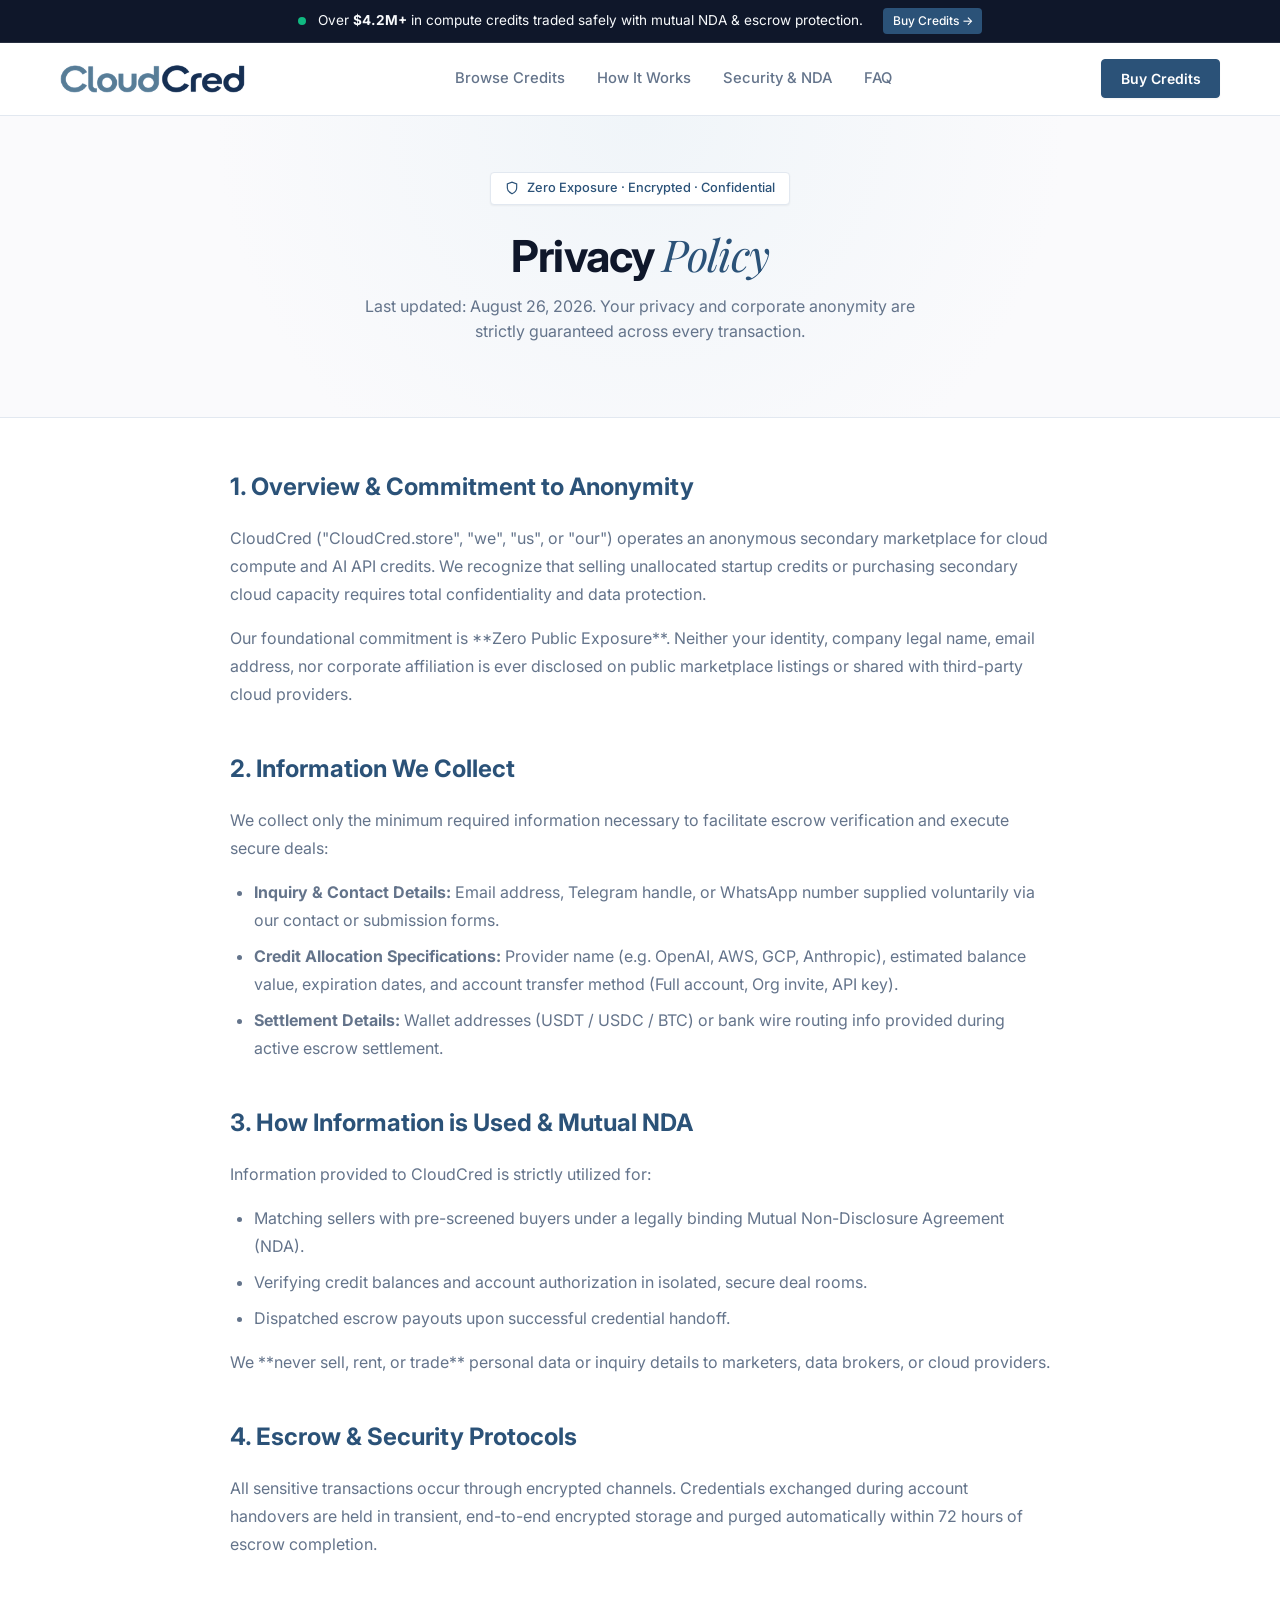
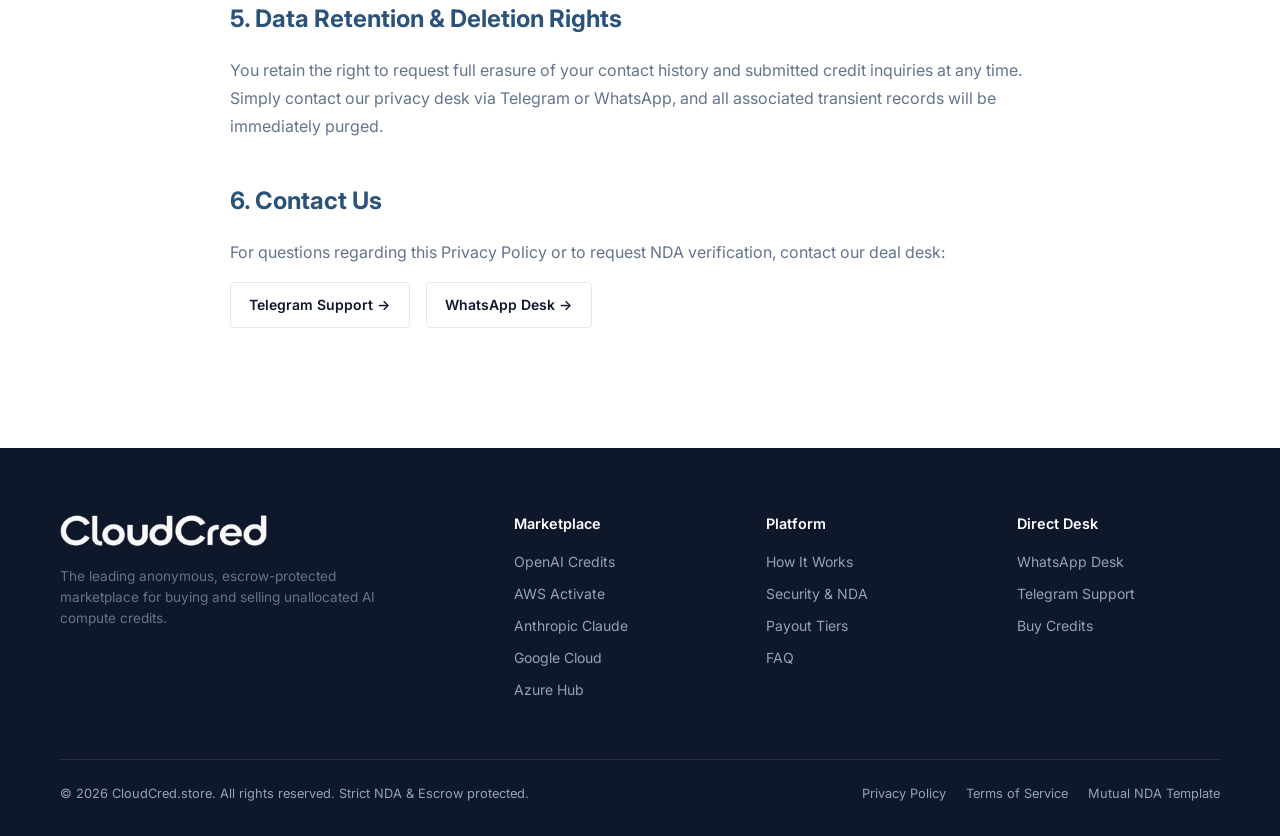
==== commit edc9de73: "Update branding logos, navigation, marketplace listings, and inquiry popup" ====
--- a/privacy-policy.html
+++ b/privacy-policy.html
@@ -16,29 +16,26 @@
     <div class="container top-bar-content">
       <span class="pulse-dot"></span>
       <span>Over <strong>$4.2M+</strong> in compute credits traded safely with mutual NDA & escrow protection.</span>
-      <a href="#" class="top-bar-btn trigger-sell-modal">Sell Credits &rarr;</a>
+      <a href="index.html#marketplace" class="top-bar-btn trigger-sell-modal">Buy Credits &rarr;</a>
     </div>
   </div>
 
   <!-- Header Navigation -->
   <header class="header">
     <div class="container nav-container">
-      <a href="index.html" class="logo">
-        <div class="logo-icon">C</div>
-        <span>CloudCred</span>
+      <a href="index.html" class="logo" aria-label="CloudCred Home">
+        <img src="logo.png" alt="CloudCred" class="logo-img">
       </a>
 
       <nav class="nav-links">
         <a href="index.html#marketplace">Browse Credits</a>
         <a href="index.html#how-it-works">How It Works</a>
         <a href="index.html#security">Security & NDA</a>
-        <a href="index.html#pricing">Calculators</a>
         <a href="index.html#faq">FAQ</a>
       </nav>
 
       <div class="nav-actions">
-        <button class="btn btn-secondary trigger-sell-modal">Sell Credits</button>
-        <a href="index.html#marketplace" class="btn btn-primary">Browse Marketplace</a>
+        <button class="btn btn-primary trigger-sell-modal">Buy Credits</button>
         <button class="hamburger" id="hamburgerBtn" aria-label="Toggle Navigation">
           <svg width="24" height="24" viewBox="0 0 24 24" fill="none" stroke="currentColor" stroke-width="2" stroke-linecap="round" stroke-linejoin="round">
             <line x1="3" y1="12" x2="21" y2="12"></line>
@@ -58,7 +55,7 @@
     <a href="index.html#pricing">Pricing & Payouts</a>
     <a href="index.html#faq">FAQ</a>
     <a href="index.html#contact">Contact Us</a>
-    <button class="btn btn-primary trigger-sell-modal" style="width: 100%; margin-top: 1rem;">Sell Credits</button>
+    <button class="btn btn-primary trigger-sell-modal" style="width: 100%; margin-top: 1rem;">Buy Credits</button>
   </div>
 
   <!-- Policy Header Hero -->
@@ -151,9 +148,8 @@
     <div class="container">
       <div class="footer-grid">
         <div class="footer-brand">
-          <a href="index.html" class="logo">
-            <div class="logo-icon">C</div>
-            <span>CloudCred</span>
+          <a href="index.html" class="logo" aria-label="CloudCred Home">
+            <img src="logo-footer.png" alt="CloudCred" class="footer-logo-img">
           </a>
           <p>The leading anonymous, escrow-protected marketplace for buying and selling unallocated AI compute credits.</p>
         </div>
@@ -184,7 +180,7 @@
           <ul>
             <li><a href="https://wa.me/?text=Hi%20CloudCred" target="_blank">WhatsApp Desk</a></li>
             <li><a href="https://t.me/cloudcred" target="_blank">Telegram Support</a></li>
-            <li><a href="#" class="trigger-sell-modal">Sell Your Credits</a></li>
+            <li><a href="index.html#marketplace" class="trigger-sell-modal">Buy Credits</a></li>
           </ul>
         </div>
       </div>
@@ -205,8 +201,8 @@
     <div class="modal-dialog">
       <div class="modal-header">
         <div>
-          <div class="modal-subtitle-tag">SELL CREDITS</div>
-          <h2 class="modal-title">Submit your credits</h2>
+          <div class="modal-subtitle-tag">BUY CREDITS</div>
+          <h2 class="modal-title">Buy credits</h2>
         </div>
         <button class="modal-close-btn" id="closeModalBtn" aria-label="Close modal">&times;</button>
       </div>
@@ -222,11 +218,7 @@
         </div>
         <div class="guarantee-item">
           <svg width="15" height="15" viewBox="0 0 24 24" fill="none" stroke="currentColor" stroke-width="2.5"><polyline points="20 6 9 17 4 12"/></svg>
-          Paid in crypto
-        </div>
-        <div class="guarantee-item">
-          <svg width="15" height="15" viewBox="0 0 24 24" fill="none" stroke="currentColor" stroke-width="2.5"><polyline points="20 6 9 17 4 12"/></svg>
-          Escrow-protected
+          Paid in cash
         </div>
       </div>
 
@@ -236,13 +228,7 @@
           <select id="creditProvider" class="form-control" required>
             <option value="" disabled selected>Select provider</option>
             <option value="OpenAI">OpenAI API</option>
-            <option value="AWS Activate">AWS Activate</option>
-            <option value="Anthropic">Anthropic Claude</option>
-            <option value="Google Cloud">Google Cloud (GCP)</option>
-            <option value="Microsoft Azure">Microsoft Founders Hub</option>
-            <option value="RunPod">RunPod / GPU Compute</option>
-            <option value="Lambda Labs">Lambda Labs</option>
-            <option value="Other">Other Provider</option>
+            <option value="AWS Credits">AWS Credits</option>
           </select>
         </div>
 
@@ -300,7 +286,7 @@
           <label for="ndaCheckbox">I'd like a mutual NDA before we proceed</label>
         </div>
 
-        <button type="submit" class="btn-submit-modal">Submit my credits &rarr;</button>
+        <button type="submit" class="btn-submit-modal">Buy Credits &rarr;</button>
 
         <div class="modal-footer-note">
           No commitment required. Your identity and credit details are never shared with AI providers or third parties.
--- a/styles.css
+++ b/styles.css
@@ -199,6 +199,20 @@
   font-size: 1.25rem;
   color: var(--text-dark);
   letter-spacing: -0.02em;
+}
+
+.logo-img {
+  height: 34px;
+  width: auto;
+  object-fit: contain;
+  display: block;
+}
+
+.footer-logo-img {
+  height: 38px;
+  width: auto;
+  object-fit: contain;
+  display: block;
 }
 
 .logo-icon {
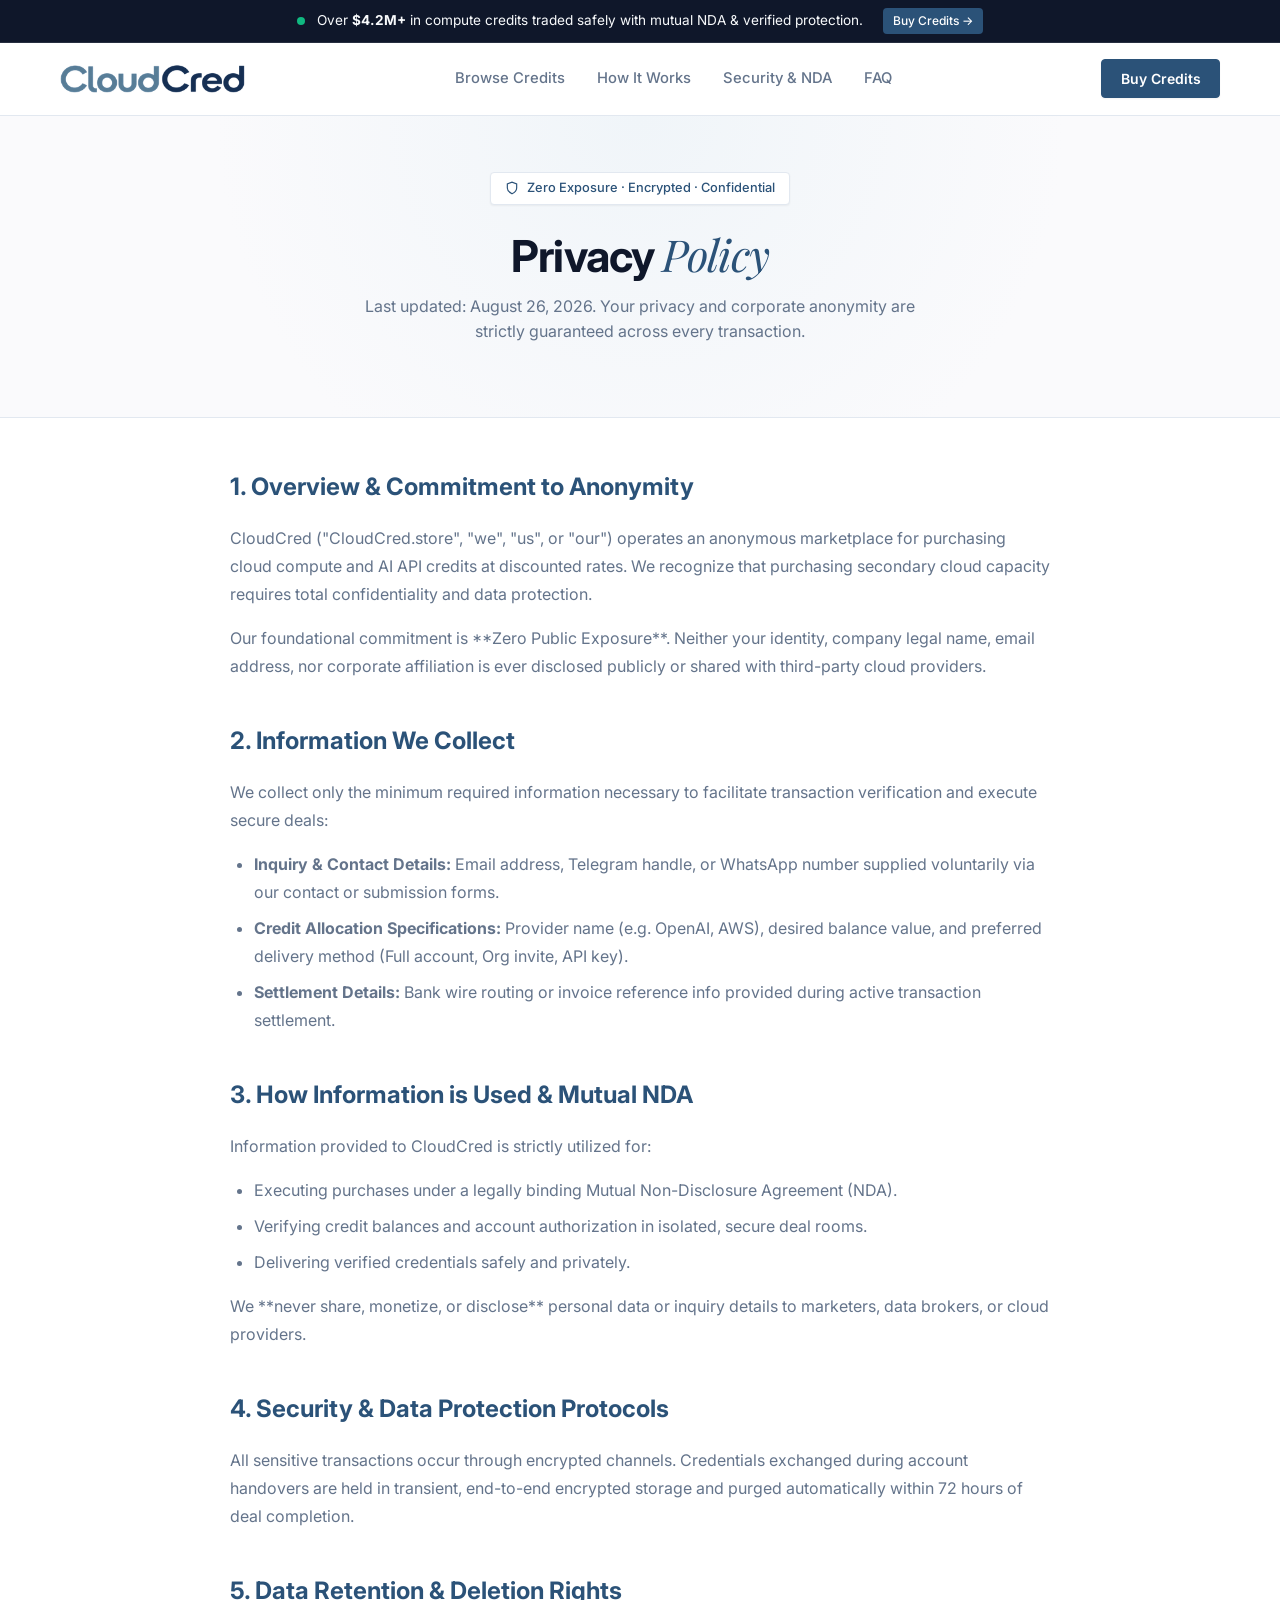
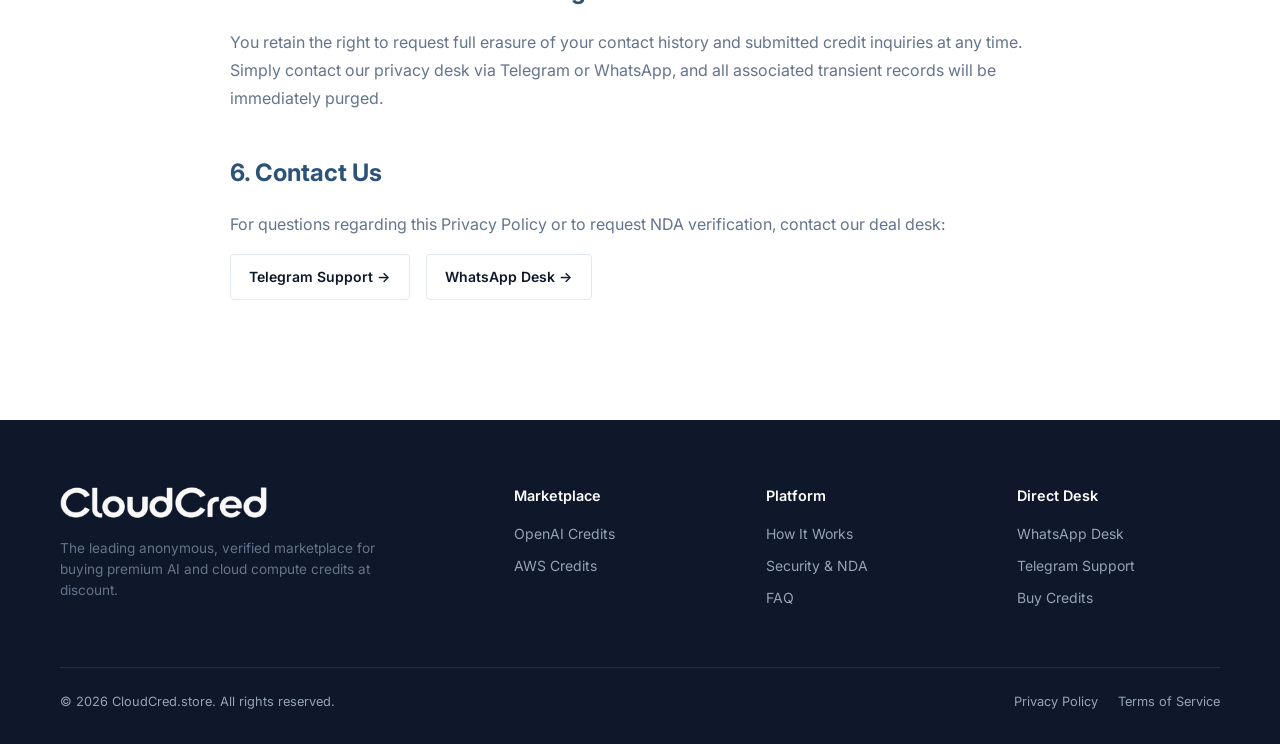
==== commit 1ded0ccf: "Finalize buyer-focused messaging, update expiry dates, email handler, and clean styles" ====
--- a/privacy-policy.html
+++ b/privacy-policy.html
@@ -4,7 +4,7 @@
   <meta charset="UTF-8">
   <meta name="viewport" content="width=device-width, initial-scale=1.0">
   <title>Privacy Policy - CloudCred AI Credits Marketplace</title>
-  <meta name="description" content="Read CloudCred's privacy policy detailing our zero-exposure identity protection, mutual NDA guarantees, and encrypted escrow data handling.">
+  <meta name="description" content="Read CloudCred's privacy policy detailing our zero-exposure identity protection, mutual NDA guarantees, and encrypted confidential data handling.">
 
   <!-- Stylesheet -->
   <link rel="stylesheet" href="styles.css">
@@ -15,8 +15,8 @@
   <div class="top-bar">
     <div class="container top-bar-content">
       <span class="pulse-dot"></span>
-      <span>Over <strong>$4.2M+</strong> in compute credits traded safely with mutual NDA & escrow protection.</span>
-      <a href="index.html#marketplace" class="top-bar-btn trigger-sell-modal">Buy Credits &rarr;</a>
+      <span>Over <strong>$4.2M+</strong> in compute credits traded safely with mutual NDA & verified protection.</span>
+      <a href="index.html#marketplace" class="top-bar-btn trigger-buy-modal">Buy Credits &rarr;</a>
     </div>
   </div>
 
@@ -35,7 +35,7 @@
       </nav>
 
       <div class="nav-actions">
-        <button class="btn btn-primary trigger-sell-modal">Buy Credits</button>
+        <button class="btn btn-primary trigger-buy-modal">Buy Credits</button>
         <button class="hamburger" id="hamburgerBtn" aria-label="Toggle Navigation">
           <svg width="24" height="24" viewBox="0 0 24 24" fill="none" stroke="currentColor" stroke-width="2" stroke-linecap="round" stroke-linejoin="round">
             <line x1="3" y1="12" x2="21" y2="12"></line>
@@ -52,10 +52,9 @@
     <a href="index.html#marketplace">Browse Credits</a>
     <a href="index.html#how-it-works">How It Works</a>
     <a href="index.html#security">Security & Confidentiality</a>
-    <a href="index.html#pricing">Pricing & Payouts</a>
     <a href="index.html#faq">FAQ</a>
     <a href="index.html#contact">Contact Us</a>
-    <button class="btn btn-primary trigger-sell-modal" style="width: 100%; margin-top: 1rem;">Buy Credits</button>
+    <button class="btn btn-primary trigger-buy-modal" style="width: 100%; margin-top: 1rem;">Buy Credits</button>
   </div>
 
   <!-- Policy Header Hero -->
@@ -81,22 +80,22 @@
       <div style="margin-bottom: 2.5rem;">
         <h2 style="font-size: 1.5rem; font-weight: 700; margin-bottom: 1rem; color: var(--primary);">1. Overview & Commitment to Anonymity</h2>
         <p style="color: var(--text-muted); margin-bottom: 1rem;">
-          CloudCred ("CloudCred.store", "we", "us", or "our") operates an anonymous secondary marketplace for cloud compute and AI API credits. We recognize that selling unallocated startup credits or purchasing secondary cloud capacity requires total confidentiality and data protection.
+          CloudCred ("CloudCred.store", "we", "us", or "our") operates an anonymous marketplace for purchasing cloud compute and AI API credits at discounted rates. We recognize that purchasing secondary cloud capacity requires total confidentiality and data protection.
         </p>
         <p style="color: var(--text-muted);">
-          Our foundational commitment is **Zero Public Exposure**. Neither your identity, company legal name, email address, nor corporate affiliation is ever disclosed on public marketplace listings or shared with third-party cloud providers.
+          Our foundational commitment is **Zero Public Exposure**. Neither your identity, company legal name, email address, nor corporate affiliation is ever disclosed publicly or shared with third-party cloud providers.
         </p>
       </div>
 
       <div style="margin-bottom: 2.5rem;">
         <h2 style="font-size: 1.5rem; font-weight: 700; margin-bottom: 1rem; color: var(--primary);">2. Information We Collect</h2>
         <p style="color: var(--text-muted); margin-bottom: 1rem;">
-          We collect only the minimum required information necessary to facilitate escrow verification and execute secure deals:
+          We collect only the minimum required information necessary to facilitate transaction verification and execute secure deals:
         </p>
         <ul style="margin-left: 1.5rem; color: var(--text-muted); margin-bottom: 1rem;">
           <li style="margin-bottom: 0.5rem;"><strong>Inquiry & Contact Details:</strong> Email address, Telegram handle, or WhatsApp number supplied voluntarily via our contact or submission forms.</li>
-          <li style="margin-bottom: 0.5rem;"><strong>Credit Allocation Specifications:</strong> Provider name (e.g. OpenAI, AWS, GCP, Anthropic), estimated balance value, expiration dates, and account transfer method (Full account, Org invite, API key).</li>
-          <li style="margin-bottom: 0.5rem;"><strong>Settlement Details:</strong> Wallet addresses (USDT / USDC / BTC) or bank wire routing info provided during active escrow settlement.</li>
+          <li style="margin-bottom: 0.5rem;"><strong>Credit Allocation Specifications:</strong> Provider name (e.g. OpenAI, AWS), desired balance value, and preferred delivery method (Full account, Org invite, API key).</li>
+          <li style="margin-bottom: 0.5rem;"><strong>Settlement Details:</strong> Bank wire routing or invoice reference info provided during active transaction settlement.</li>
         </ul>
       </div>
 
@@ -106,19 +105,19 @@
           Information provided to CloudCred is strictly utilized for:
         </p>
         <ul style="margin-left: 1.5rem; color: var(--text-muted); margin-bottom: 1rem;">
-          <li style="margin-bottom: 0.5rem;">Matching sellers with pre-screened buyers under a legally binding Mutual Non-Disclosure Agreement (NDA).</li>
+          <li style="margin-bottom: 0.5rem;">Executing purchases under a legally binding Mutual Non-Disclosure Agreement (NDA).</li>
           <li style="margin-bottom: 0.5rem;">Verifying credit balances and account authorization in isolated, secure deal rooms.</li>
-          <li style="margin-bottom: 0.5rem;">Dispatched escrow payouts upon successful credential handoff.</li>
+          <li style="margin-bottom: 0.5rem;">Delivering verified credentials safely and privately.</li>
         </ul>
         <p style="color: var(--text-muted);">
-          We **never sell, rent, or trade** personal data or inquiry details to marketers, data brokers, or cloud providers.
-        </p>
-      </div>
-
-      <div style="margin-bottom: 2.5rem;">
-        <h2 style="font-size: 1.5rem; font-weight: 700; margin-bottom: 1rem; color: var(--primary);">4. Escrow & Security Protocols</h2>
-        <p style="color: var(--text-muted); margin-bottom: 1rem;">
-          All sensitive transactions occur through encrypted channels. Credentials exchanged during account handovers are held in transient, end-to-end encrypted storage and purged automatically within 72 hours of escrow completion.
+          We **never share, monetize, or disclose** personal data or inquiry details to marketers, data brokers, or cloud providers.
+        </p>
+      </div>
+
+      <div style="margin-bottom: 2.5rem;">
+        <h2 style="font-size: 1.5rem; font-weight: 700; margin-bottom: 1rem; color: var(--primary);">4. Security & Data Protection Protocols</h2>
+        <p style="color: var(--text-muted); margin-bottom: 1rem;">
+          All sensitive transactions occur through encrypted channels. Credentials exchanged during account handovers are held in transient, end-to-end encrypted storage and purged automatically within 72 hours of deal completion.
         </p>
       </div>
 
@@ -151,17 +150,14 @@
           <a href="index.html" class="logo" aria-label="CloudCred Home">
             <img src="logo-footer.png" alt="CloudCred" class="footer-logo-img">
           </a>
-          <p>The leading anonymous, escrow-protected marketplace for buying and selling unallocated AI compute credits.</p>
+          <p>The leading anonymous, verified marketplace for buying premium AI and cloud compute credits at discount.</p>
         </div>
 
         <div class="footer-col">
           <h4>Marketplace</h4>
           <ul>
             <li><a href="index.html#marketplace">OpenAI Credits</a></li>
-            <li><a href="index.html#marketplace">AWS Activate</a></li>
-            <li><a href="index.html#marketplace">Anthropic Claude</a></li>
-            <li><a href="index.html#marketplace">Google Cloud</a></li>
-            <li><a href="index.html#marketplace">Azure Hub</a></li>
+            <li><a href="index.html#marketplace">AWS Credits</a></li>
           </ul>
         </div>
 
@@ -170,7 +166,6 @@
           <ul>
             <li><a href="index.html#how-it-works">How It Works</a></li>
             <li><a href="index.html#security">Security & NDA</a></li>
-            <li><a href="index.html#pricing">Payout Tiers</a></li>
             <li><a href="index.html#faq">FAQ</a></li>
           </ul>
         </div>
@@ -180,24 +175,23 @@
           <ul>
             <li><a href="https://wa.me/?text=Hi%20CloudCred" target="_blank">WhatsApp Desk</a></li>
             <li><a href="https://t.me/cloudcred" target="_blank">Telegram Support</a></li>
-            <li><a href="index.html#marketplace" class="trigger-sell-modal">Buy Credits</a></li>
+            <li><a href="index.html#marketplace" class="trigger-buy-modal">Buy Credits</a></li>
           </ul>
         </div>
       </div>
 
       <div class="footer-bottom">
-        <div>&copy; 2026 CloudCred.store. All rights reserved. Strict NDA & Escrow protected.</div>
+        <div>&copy; 2026 CloudCred.store. All rights reserved.</div>
         <div style="display:flex; gap:1.25rem;">
           <a href="privacy-policy.html">Privacy Policy</a>
           <a href="terms.html">Terms of Service</a>
-          <a href="#" class="trigger-sell-modal">Mutual NDA Template</a>
         </div>
       </div>
     </div>
   </footer>
 
-  <!-- SELL CREDITS MODAL DIALOG -->
-  <div class="modal-backdrop" id="sellModal">
+  <!-- BUY CREDITS MODAL DIALOG -->
+  <div class="modal-backdrop" id="buyModal">
     <div class="modal-dialog">
       <div class="modal-header">
         <div>
@@ -222,7 +216,7 @@
         </div>
       </div>
 
-      <form id="sellCreditForm">
+      <form id="buyCreditForm">
         <div class="form-group">
           <label for="creditProvider">Credit provider *</label>
           <select id="creditProvider" class="form-control" required>
@@ -232,47 +226,15 @@
           </select>
         </div>
 
-        <div class="form-row-2col">
-          <div class="form-group">
-            <label for="creditValue">Credit value *</label>
-            <select id="creditValue" class="form-control" required>
-              <option value="" disabled selected>Select value</option>
-              <option value="$1,000 - $5,000">$1,000 - $5,000</option>
-              <option value="$5,000 - $25,000">$5,000 - $25,000</option>
-              <option value="$25,000 - $100,000">$25,000 - $100,000</option>
-              <option value="$100,000+">$100,000+</option>
-            </select>
-          </div>
-
-          <div class="form-group">
-            <label for="accountType">Account type *</label>
-            <select id="accountType" class="form-control" required>
-              <option value="" disabled selected>Select type</option>
-              <option value="Full Account Transfer">Full account transfer</option>
-              <option value="API Key Access">API key access</option>
-              <option value="Org Invite">Organization invite</option>
-              <option value="Other">Other type</option>
-            </select>
-          </div>
-        </div>
-
         <div class="form-group">
-          <label for="grantProgramme">Grant programme <span style="font-weight:400; color:var(--text-muted);">(optional)</span></label>
-          <select id="grantProgramme" class="form-control">
-            <option value="" disabled selected>Select programme</option>
-            <option value="Y Combinator">Y Combinator</option>
-            <option value="AWS Activate Portfolio">AWS Activate Portfolio</option>
-            <option value="Google for Startups">Google for Startups</option>
-            <option value="Microsoft Founders Hub">Microsoft Founders Hub</option>
-            <option value="Anthropic Startup">Anthropic Startup Program</option>
-            <option value="Other / Direct Grant">Other / Direct Grant</option>
+          <label for="creditValue">Credit value *</label>
+          <select id="creditValue" class="form-control" required>
+            <option value="" disabled selected>Select value</option>
+            <option value="$1,000 - $5,000">$1,000 - $5,000</option>
+            <option value="$5,000 - $25,000">$5,000 - $25,000</option>
+            <option value="$25,000 - $100,000">$25,000 - $100,000</option>
+            <option value="$100,000+">$100,000+</option>
           </select>
-          <div class="form-hint">Helps us match you with the right buyer faster.</div>
-        </div>
-
-        <div class="form-group">
-          <label for="creditExpiry">Credit expiry <span style="font-weight:400; color:var(--text-muted);">(optional)</span></label>
-          <input type="text" id="creditExpiry" class="form-control" placeholder="e.g. Dec 2026, No expiry, Not sure">
         </div>
 
         <div class="form-group">
--- a/styles.css
+++ b/styles.css
@@ -1034,8 +1034,8 @@
   width: 100%;
 }
 
-/* Seller Banner CTA */
-.seller-banner {
+/* CTA Banner */
+.cta-banner {
   margin: 3rem 0;
   background: linear-gradient(135deg, #0F172A 0%, var(--primary-hover) 100%);
   color: #FFFFFF;
@@ -1049,20 +1049,20 @@
   box-shadow: var(--shadow-lg);
 }
 
-.seller-banner .btn {
+.cta-banner .btn {
   padding: 0.9rem 1.85rem;
   font-size: 1rem;
   font-weight: 600;
   min-height: 50px;
 }
 
-.seller-banner-content h2 {
+.cta-banner-content h2 {
   font-size: 1.65rem;
   font-weight: 700;
   margin-bottom: 0.4rem;
 }
 
-.seller-banner-content p {
+.cta-banner-content p {
   color: #94A3B8;
   max-width: 580px;
   font-size: 0.925rem;
@@ -1592,7 +1592,7 @@
     font-size: 2.25rem;
   }
 
-  .seller-banner {
+  .cta-banner {
     flex-direction: column;
     text-align: center;
     align-items: center;
